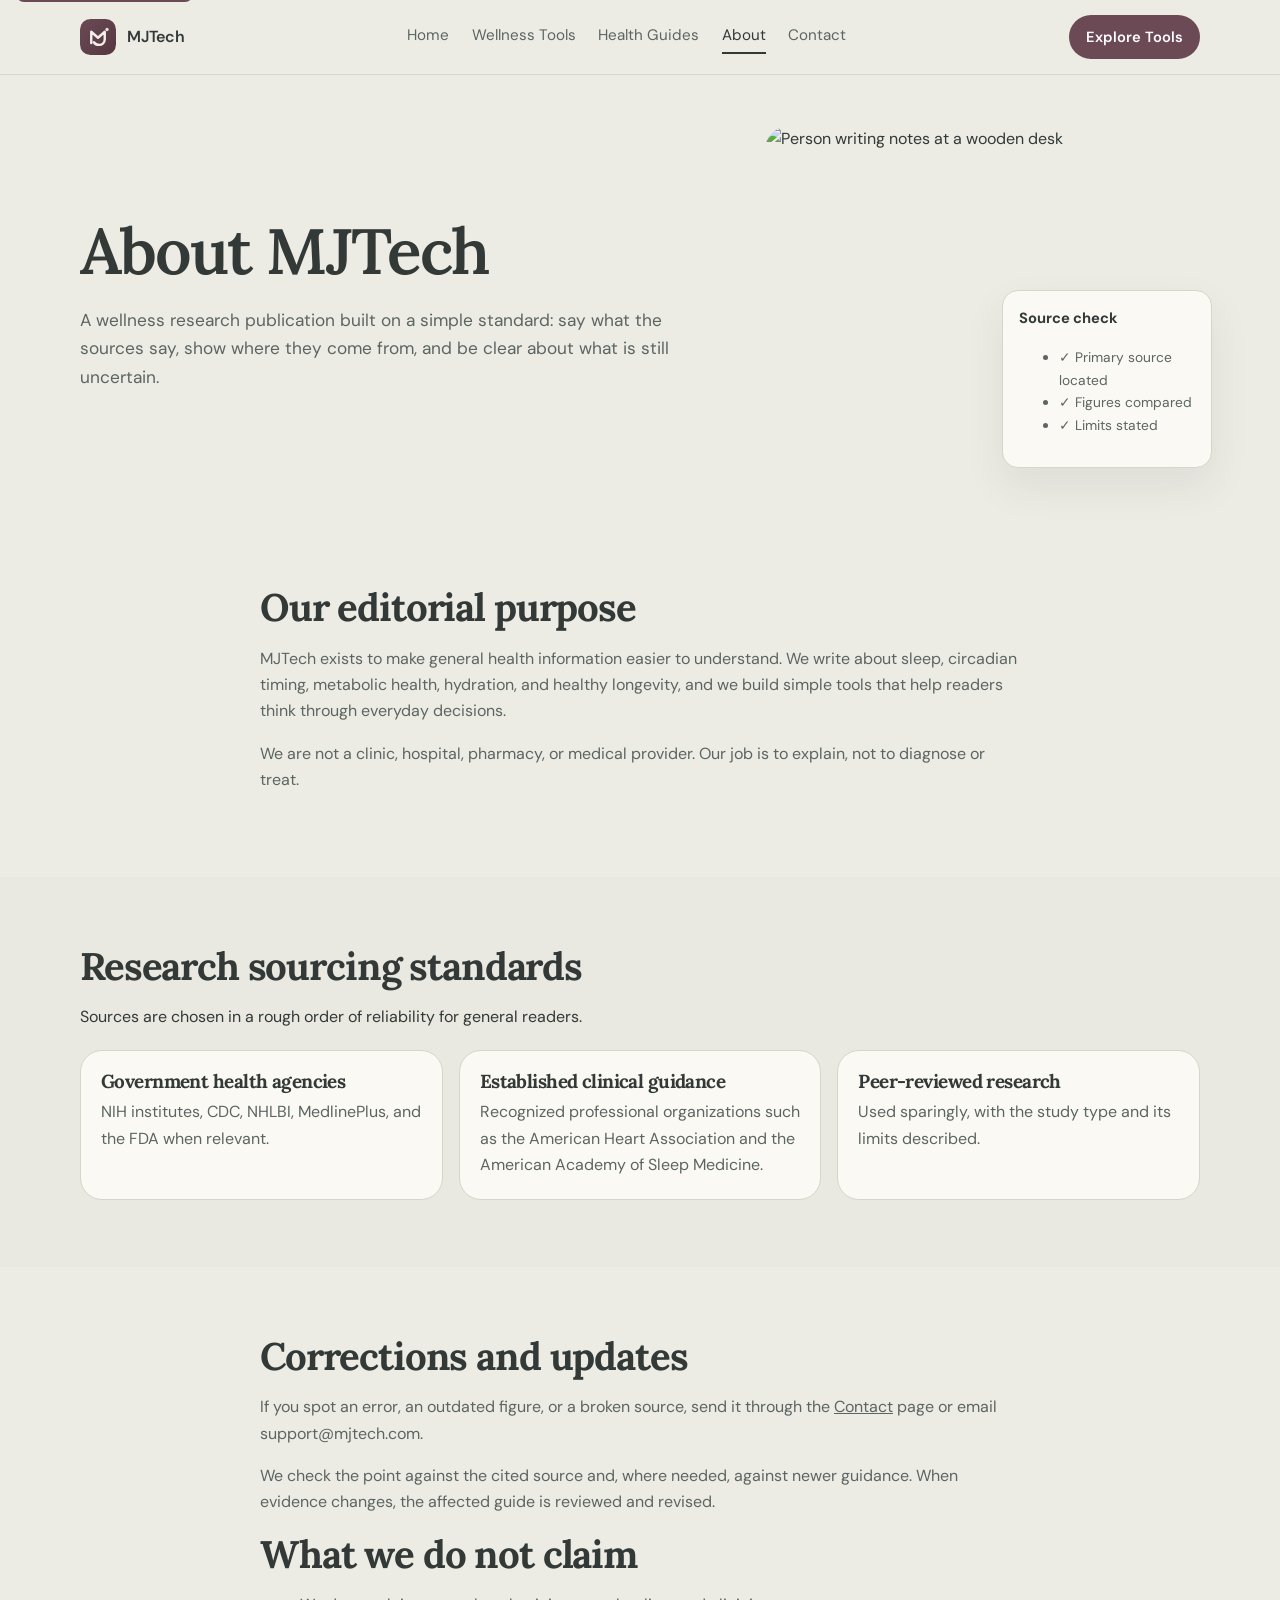
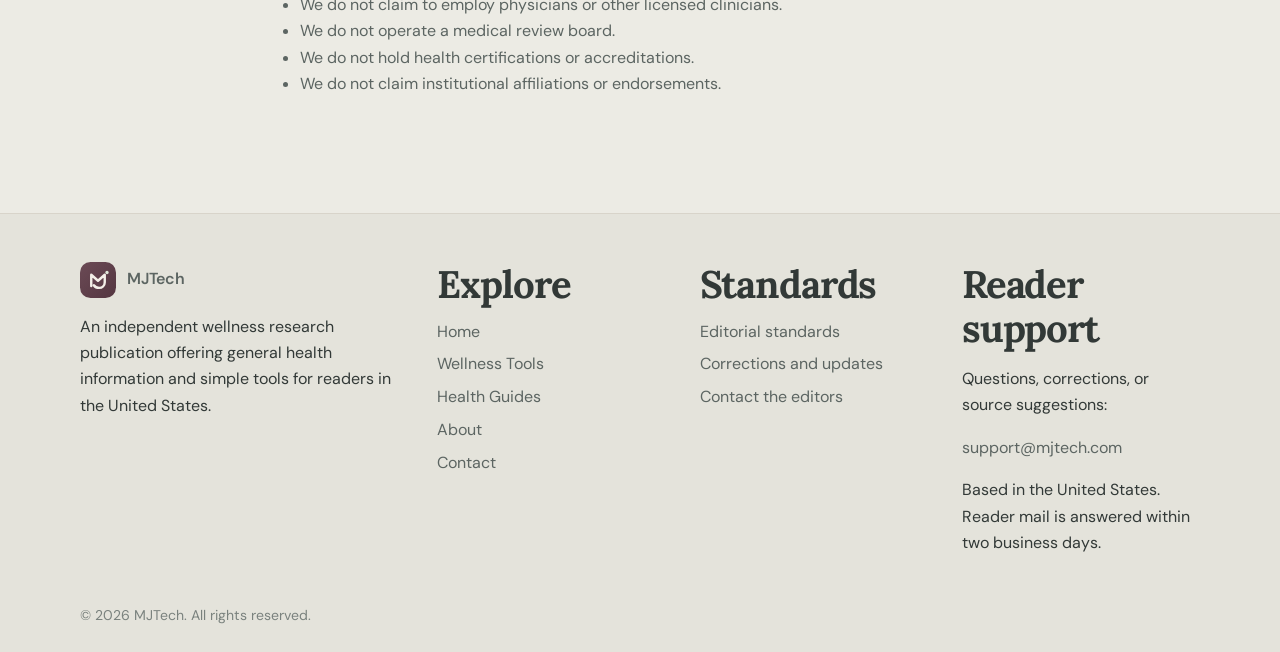
==== pages/about.html @ 00b6f827 "Rebrand platform to MJTech and complete site footers" ====
<!DOCTYPE html>
<html lang="en">
<head>
  <meta charset="UTF-8">
  <meta name="viewport" content="width=device-width, initial-scale=1">
  <title>About and Editorial Standards | MJTech</title>
  <link rel="icon" href="../assets/images/logo.svg">
  <link rel="preconnect" href="https://fonts.googleapis.com">
  <link rel="preconnect" href="https://fonts.gstatic.com" crossorigin>
  <link href="https://fonts.googleapis.com/css2?family=DM+Sans:wght@400;500;600;700&family=Lora:wght@500;600;700&display=swap" rel="stylesheet">
  <link rel="stylesheet" href="../assets/css/styles.css">
</head>
<body>
  <a class="skip-link" href="#main">Skip to main content</a>
  <header class="site-header">
    <div class="wrap header-inner">
      <a class="brand" href="../index.html"><img src="../assets/images/logo.svg" alt="MJTech Logo"> MJTech</a>
      <nav class="nav-primary" aria-label="Primary">
        <a href="../index.html">Home</a>
        <a href="tools.html">Wellness Tools</a>
        <a href="guides.html">Health Guides</a>
        <a href="about.html" aria-current="page">About</a>
        <a href="contact.html">Contact</a>
      </nav>
      <div class="header-cta">
        <a class="btn btn-primary btn-sm" href="tools.html">Explore Tools</a>
        <button class="menu-toggle" type="button" data-menu-toggle aria-expanded="false" aria-label="Open menu"><span></span><span></span><span></span></button>
      </div>
    </div>
    <nav class="mobile-nav wrap" data-mobile-nav aria-label="Mobile">
      <a href="../index.html">Home</a>
      <a href="tools.html">Wellness Tools</a>
      <a href="guides.html">Health Guides</a>
      <a href="about.html">About</a>
      <a href="contact.html">Contact</a>
    </nav>
  </header>

  <main id="main">
    <section class="page-hero">
      <div class="wrap page-hero-grid">
        <div>
          <h1>About MJTech</h1>
          <p class="lede">A wellness research publication built on a simple standard: say what the sources say, show where they come from, and be clear about what is still uncertain.</p>
        </div>
        <div class="photo-frame">
          <img src="https://images.unsplash.com/photo-1455390582262-044cdead277a?auto=format&fit=crop&w=900&q=80" alt="Person writing notes at a wooden desk">
          <aside class="float-card">
            <h4>Source check</h4>
            <ul>
              <li>✓ Primary source located</li>
              <li>✓ Figures compared</li>
              <li>✓ Limits stated</li>
            </ul>
          </aside>
        </div>
      </div>
    </section>

    <section class="section">
      <div class="wrap article">
        <h2>Our editorial purpose</h2>
        <p>MJTech exists to make general health information easier to understand. We write about sleep, circadian timing, metabolic health, hydration, and healthy longevity, and we build simple tools that help readers think through everyday decisions.</p>
        <p>We are not a clinic, hospital, pharmacy, or medical provider. Our job is to explain, not to diagnose or treat.</p>
      </div>
    </section>

    <section class="section section-muted" id="sourcing">
      <div class="wrap">
        <h2>Research sourcing standards</h2>
        <p>Sources are chosen in a rough order of reliability for general readers.</p>
        <div class="grid-3" style="margin-top:1.2rem">
          <article class="card"><h3>Government health agencies</h3><p>NIH institutes, CDC, NHLBI, MedlinePlus, and the FDA when relevant.</p></article>
          <article class="card"><h3>Established clinical guidance</h3><p>Recognized professional organizations such as the American Heart Association and the American Academy of Sleep Medicine.</p></article>
          <article class="card"><h3>Peer-reviewed research</h3><p>Used sparingly, with the study type and its limits described.</p></article>
        </div>
      </div>
    </section>

    <section class="section" id="corrections">
      <div class="wrap article">
        <h2>Corrections and updates</h2>
        <p>If you spot an error, an outdated figure, or a broken source, send it through the <a href="contact.html">Contact</a> page or email support@mjtech.com.</p>
        <p>We check the point against the cited source and, where needed, against newer guidance. When evidence changes, the affected guide is reviewed and revised.</p>
        <h2>What we do not claim</h2>
        <ul>
          <li>We do not claim to employ physicians or other licensed clinicians.</li>
          <li>We do not operate a medical review board.</li>
          <li>We do not hold health certifications or accreditations.</li>
          <li>We do not claim institutional affiliations or endorsements.</li>
        </ul>
      </div>
    </section>
  </main>

  <footer class="site-footer">
    <div class="wrap footer-grid">
      <div>
        <a class="brand" href="../index.html"><img src="../assets/images/logo.svg" alt="MJTech Logo"> MJTech</a>
        <p>An independent wellness research publication offering general health information and simple tools for readers in the United States.</p>
      </div>
      <div>
        <h2>Explore</h2>
        <ul>
          <li><a href="../index.html">Home</a></li>
          <li><a href="tools.html">Wellness Tools</a></li>
          <li><a href="guides.html">Health Guides</a></li>
          <li><a href="about.html">About</a></li>
          <li><a href="contact.html">Contact</a></li>
        </ul>
      </div>
      <div>
        <h2>Standards</h2>
        <ul>
          <li><a href="about.html#sourcing">Editorial standards</a></li>
          <li><a href="about.html#corrections">Corrections and updates</a></li>
          <li><a href="contact.html">Contact the editors</a></li>
        </ul>
      </div>
      <div>
        <h2>Reader support</h2>
        <p>Questions, corrections, or source suggestions:</p>
        <p><a href="mailto:support@mjtech.com">support@mjtech.com</a></p>
        <p>Based in the United States. Reader mail is answered within two business days.</p>
      </div>
    </div>
    <div class="wrap copyright">© <span data-year></span> MJTech. All rights reserved.</div>
  </footer>
  <script src="../assets/js/main.js"></script>
</body>
</html>
---- assets/css/styles.css ----
:root {
  --bg: #ecebe4;
  --bg-soft: #e4e3db;
  --paper: #f7f5ef;
  --card: #fbf9f4;
  --ink: #323937;
  --ink-soft: #5c6562;
  --muted: #7a827e;
  --line: #d8d4ca;
  --plum: #6b4a55;
  --plum-hover: #5a3c47;
  --plum-soft: #efe4e4;
  --sage: #dfe6d8;
  --sage-deep: #c9d4c0;
  --blush: #ead8d5;
  --white: #fffcf7;
  --shadow: 0 18px 40px rgba(50, 57, 55, 0.08);
  --radius: 22px;
  --header: 74px;
  --serif: "Lora", Georgia, serif;
  --sans: "DM Sans", system-ui, sans-serif;
}

*,
*::before,
*::after {
  box-sizing: border-box;
}

html {
  scroll-behavior: smooth;
}

body {
  margin: 0;
  font-family: var(--sans);
  color: var(--ink);
  background: var(--bg);
  line-height: 1.65;
  min-height: 100vh;
}

img {
  max-width: 100%;
  display: block;
}

a {
  color: inherit;
}

.skip-link {
  position: absolute;
  left: 1rem;
  top: -40px;
  background: var(--plum);
  color: #fff;
  padding: 0.5rem 0.8rem;
  border-radius: 8px;
  z-index: 100;
}

.skip-link:focus {
  top: 1rem;
}

.wrap {
  width: min(1120px, calc(100% - 2.4rem));
  margin: 0 auto;
}

.site-header {
  position: sticky;
  top: 0;
  z-index: 40;
  background: rgba(236, 235, 228, 0.92);
  backdrop-filter: blur(12px);
  border-bottom: 1px solid rgba(216, 212, 202, 0.8);
}

.header-inner {
  height: var(--header);
  display: flex;
  align-items: center;
  justify-content: space-between;
  gap: 1rem;
}

.brand {
  display: flex;
  align-items: center;
  gap: 0.7rem;
  text-decoration: none;
  font-weight: 600;
  letter-spacing: -0.02em;
}

.brand img {
  width: 36px;
  height: 36px;
}

.nav-primary {
  display: flex;
  gap: 1.4rem;
}

.nav-primary a {
  text-decoration: none;
  color: var(--ink-soft);
  font-size: 0.95rem;
  padding: 0.2rem 0;
  border-bottom: 2px solid transparent;
}

.nav-primary a:hover,
.nav-primary a[aria-current="page"] {
  color: var(--ink);
  border-bottom-color: var(--ink);
}

.header-cta {
  display: flex;
  align-items: center;
  gap: 0.8rem;
}

.menu-toggle {
  display: none;
  width: 42px;
  height: 42px;
  border: 1px solid var(--line);
  background: var(--paper);
  border-radius: 10px;
  cursor: pointer;
}

.menu-toggle span {
  display: block;
  height: 2px;
  width: 18px;
  margin: 4px auto;
  background: var(--ink);
}

.btn {
  display: inline-flex;
  align-items: center;
  justify-content: center;
  gap: 0.4rem;
  text-decoration: none;
  border: 1px solid transparent;
  border-radius: 999px;
  padding: 0.78rem 1.25rem;
  font: inherit;
  font-weight: 600;
  cursor: pointer;
}

.btn-primary {
  background: var(--plum);
  color: #fff;
}

.btn-primary:hover {
  background: var(--plum-hover);
}

.btn-ghost {
  background: transparent;
  border-color: var(--line);
  color: var(--ink);
}

.btn-ghost:hover {
  background: var(--white);
}

.btn-sm {
  padding: 0.55rem 1rem;
  font-size: 0.92rem;
}

.hero {
  padding: 4.2rem 0 3.5rem;
  position: relative;
  overflow: hidden;
}

.hero::before {
  content: "";
  position: absolute;
  width: 280px;
  height: 280px;
  border: 1px solid #d4cfc4;
  border-radius: 50%;
  left: -90px;
  top: 40px;
}

.hero-grid {
  display: grid;
  grid-template-columns: 1.05fr 0.95fr;
  gap: 2.5rem;
  align-items: center;
}

.eyebrow {
  color: var(--plum);
  font-size: 0.78rem;
  letter-spacing: 0.14em;
  text-transform: uppercase;
  font-weight: 600;
}

h1,
h2,
h3 {
  font-family: var(--serif);
  letter-spacing: -0.03em;
  line-height: 1.15;
  color: var(--ink);
}

h1 {
  font-size: clamp(2.4rem, 5vw, 4.15rem);
  margin: 0.7rem 0 1rem;
  font-weight: 600;
}

h2 {
  font-size: clamp(1.7rem, 3vw, 2.4rem);
  margin: 0 0 0.8rem;
}

h3 {
  font-size: 1.18rem;
  margin: 0 0 0.45rem;
}

.lede {
  font-size: 1.08rem;
  color: var(--ink-soft);
  max-width: 38rem;
}

.hero-actions {
  display: flex;
  flex-wrap: wrap;
  gap: 0.7rem;
  margin: 1.6rem 0 1rem;
}

.fine-print {
  display: flex;
  align-items: center;
  gap: 0.45rem;
  color: var(--muted);
  font-size: 0.92rem;
}

.hero-visual {
  position: relative;
  min-height: 420px;
}

.chart-card {
  background: linear-gradient(180deg, #f4f1ea 0%, #ece8df 100%);
  border: 1px solid #ddd7cc;
  border-radius: 28px;
  height: 340px;
  padding: 1.4rem;
  position: relative;
  overflow: hidden;
  box-shadow: var(--shadow);
}

.chart-label {
  font-size: 0.82rem;
  color: var(--muted);
}

.arc {
  position: absolute;
  width: 230px;
  height: 230px;
  border: 2px dashed #c9c2b5;
  border-radius: 50%;
  right: 40px;
  top: 50px;
  border-bottom-color: transparent;
  border-left-color: transparent;
}

.bars {
  position: absolute;
  left: 24px;
  bottom: 48px;
  display: flex;
  gap: 10px;
  align-items: flex-end;
}

.bars span {
  width: 28px;
  border-radius: 8px 8px 4px 4px;
  background: #c9b6a4;
}

.bars span:nth-child(1) { height: 42px; background: #d8c4b0; }
.bars span:nth-child(2) { height: 58px; background: #c9d4c0; }
.bars span:nth-child(3) { height: 70px; background: #b9c8ae; }
.bars span:nth-child(4) { height: 84px; background: #d8b8b3; }
.bars span:nth-child(5) { height: 64px; background: #c9d4c0; }
.bars span:nth-child(6) { height: 48px; background: #d8c4b0; }

.pill {
  position: absolute;
  background: #f4ece8;
  border: 1px solid #e2d5d0;
  border-radius: 999px;
  padding: 0.4rem 0.75rem;
  font-size: 0.82rem;
  font-weight: 600;
  box-shadow: 0 8px 18px rgba(50, 57, 55, 0.08);
}

.pill-sleep { top: 18px; right: 92px; }
.pill-move { right: 8px; top: 168px; }
.pill-water { right: 28px; bottom: 8px; }

.hero-photo {
  position: absolute;
  width: 168px;
  height: 128px;
  object-fit: cover;
  border-radius: 16px;
  left: 28px;
  bottom: 18px;
  border: 4px solid #f7f3ec;
  box-shadow: var(--shadow);
}

.dot {
  position: absolute;
  width: 14px;
  height: 14px;
  border-radius: 50%;
  background: #8aa07a;
}

.dot.d1 { right: 70px; top: 70px; }
.dot.d2 { right: 18px; top: 28px; background: #6b4a55; }

.section {
  padding: 4.2rem 0;
}

.section-muted {
  background: #e9e8e1;
}

.section-head {
  max-width: 40rem;
  margin-bottom: 2rem;
}

.section-head p,
.prose p {
  color: var(--ink-soft);
}

.feature-row {
  display: grid;
  grid-template-columns: 1.2fr 0.8fr;
  gap: 2rem;
  align-items: start;
}

.pillars {
  display: grid;
  gap: 0.8rem;
}

.pillar {
  background: var(--card);
  border: 1px solid var(--line);
  border-radius: 16px;
  padding: 1rem 1.1rem;
}

.grid-3,
.grid-4,
.cards {
  display: grid;
  gap: 1rem;
}

.grid-3 { grid-template-columns: repeat(3, 1fr); }
.grid-4 { grid-template-columns: repeat(4, 1fr); }
.cards { grid-template-columns: repeat(3, 1fr); }

.card {
  background: var(--card);
  border: 1px solid var(--line);
  border-radius: var(--radius);
  padding: 1.25rem;
  text-decoration: none;
  display: flex;
  flex-direction: column;
  min-height: 100%;
  transition: transform 0.2s ease, box-shadow 0.2s ease;
}

.card:hover {
  transform: translateY(-3px);
  box-shadow: var(--shadow);
}

.icon-badge {
  width: 42px;
  height: 42px;
  border-radius: 12px;
  display: grid;
  place-items: center;
  background: var(--plum-soft);
  margin-bottom: 0.9rem;
  font-size: 1.1rem;
}

.icon-badge.sage { background: var(--sage); }
.icon-badge.blush { background: var(--blush); }

.meta {
  color: var(--muted);
  font-size: 0.85rem;
  margin-top: auto;
  padding-top: 0.8rem;
}

.card p {
  color: var(--ink-soft);
  margin: 0;
}

.library-card {
  background: linear-gradient(180deg, #efe8e2, #e8ece3);
}

.quiz-panel,
.tool-panel {
  background: var(--card);
  border: 1px solid var(--line);
  border-radius: 28px;
  padding: 1.5rem;
}

.form-grid {
  display: grid;
  grid-template-columns: 1fr 1fr;
  gap: 1rem;
}

.field {
  display: flex;
  flex-direction: column;
  gap: 0.4rem;
}

.field.full { grid-column: 1 / -1; }

label {
  font-size: 0.92rem;
  font-weight: 600;
}

input,
select,
textarea {
  font: inherit;
  padding: 0.75rem 0.85rem;
  border-radius: 12px;
  border: 1px solid var(--line);
  background: var(--white);
  color: var(--ink);
}

textarea {
  min-height: 140px;
  resize: vertical;
}

.form-actions {
  display: flex;
  gap: 0.7rem;
  margin-top: 1rem;
}

.result {
  margin-top: 1.1rem;
  background: #eef2e8;
  border-radius: 16px;
  padding: 1rem 1.1rem;
  display: none;
}

.result.visible { display: block; }

.result ul {
  margin: 0.4rem 0 0;
  padding-left: 1.1rem;
}

.notice {
  background: var(--plum-soft);
  border-radius: 14px;
  padding: 0.9rem 1rem;
  color: var(--ink-soft);
  font-size: 0.95rem;
}

.split {
  display: grid;
  grid-template-columns: 1.1fr 0.9fr;
  gap: 2rem;
  align-items: center;
}

.photo-frame {
  position: relative;
}

.photo-frame img {
  width: 100%;
  height: 360px;
  object-fit: cover;
  border-radius: 24px;
}

.float-card {
  position: absolute;
  right: -12px;
  bottom: 18px;
  background: var(--card);
  border: 1px solid var(--line);
  border-radius: 16px;
  padding: 0.9rem 1rem;
  width: 210px;
  box-shadow: var(--shadow);
}

.float-card h4 {
  margin: 0 0 0.4rem;
  font-size: 0.92rem;
}

.float-card li {
  font-size: 0.86rem;
  color: var(--ink-soft);
}

.steps {
  display: grid;
  gap: 1rem;
}

.step {
  display: grid;
  grid-template-columns: auto 1fr;
  gap: 1rem;
  background: var(--card);
  border: 1px solid var(--line);
  border-radius: 16px;
  padding: 1rem;
}

.num {
  width: 36px;
  height: 36px;
  border-radius: 50%;
  background: var(--plum);
  color: #fff;
  display: grid;
  place-items: center;
  font-weight: 700;
}

.faq details {
  background: var(--card);
  border: 1px solid var(--line);
  border-radius: 14px;
  padding: 0.85rem 1rem;
  margin-bottom: 0.7rem;
}

.faq summary {
  cursor: pointer;
  font-weight: 600;
}

.faq details p {
  color: var(--ink-soft);
  margin: 0.7rem 0 0.2rem;
}

.cta-band {
  background: linear-gradient(90deg, #efe7e1, #e6ebe0);
  border-radius: 28px;
  padding: 2rem;
  display: flex;
  justify-content: space-between;
  align-items: center;
  gap: 1rem;
}

.site-footer {
  background: #e4e3db;
  border-top: 1px solid var(--line);
  padding: 3rem 0 1.5rem;
  margin-top: 2rem;
}

.footer-grid {
  display: grid;
  grid-template-columns: 1.4fr 1fr 1fr 1fr;
  gap: 1.5rem;
}

.site-footer a {
  text-decoration: none;
  color: var(--ink-soft);
}

.site-footer ul {
  list-style: none;
  padding: 0;
  margin: 0;
}

.site-footer li {
  margin: 0.4rem 0;
}

.copyright {
  margin-top: 2rem;
  color: var(--muted);
  font-size: 0.88rem;
}

.page-hero {
  padding: 3.2rem 0 2rem;
}

.page-hero-grid {
  display: grid;
  grid-template-columns: 1.2fr 0.8fr;
  gap: 2rem;
  align-items: center;
}

.stat-box {
  background: #e8eee3;
  border-radius: 24px;
  padding: 1.3rem 1.5rem;
}

.stat-box ul {
  margin: 0.6rem 0 0;
  padding: 0;
  list-style: none;
}

.filters {
  display: flex;
  flex-wrap: wrap;
  gap: 0.55rem;
  margin: 1rem 0;
}

.chip {
  border: 1px solid var(--line);
  background: var(--white);
  border-radius: 999px;
  padding: 0.5rem 0.9rem;
  cursor: pointer;
  font: inherit;
}

.chip.active {
  background: var(--plum);
  color: #fff;
  border-color: var(--plum);
}

.search-row {
  display: flex;
  gap: 1rem;
  align-items: end;
  justify-content: space-between;
  flex-wrap: wrap;
}

.search-row .field {
  min-width: min(100%, 280px);
}

.tool-nav {
  display: grid;
  grid-template-columns: repeat(4, 1fr);
  gap: 0.8rem;
  margin: 1.5rem 0 2rem;
}

.tool-nav a {
  text-decoration: none;
  background: var(--card);
  border: 1px solid var(--line);
  border-radius: 16px;
  padding: 0.9rem;
}

.topic-toggles {
  display: flex;
  flex-wrap: wrap;
  gap: 0.5rem;
}

.topic-toggles label {
  background: var(--white);
  border: 1px solid var(--line);
  border-radius: 999px;
  padding: 0.45rem 0.8rem;
  font-weight: 500;
  cursor: pointer;
}

.topic-toggles input {
  margin-right: 0.35rem;
}

.article {
  max-width: 760px;
  margin: 0 auto;
}

.article p,
.article li {
  color: var(--ink-soft);
}

.sources {
  background: var(--sage);
  border-radius: 16px;
  padding: 1rem 1.1rem;
}

.mobile-nav {
  display: none;
}

@media (max-width: 960px) {
  .hero-grid,
  .feature-row,
  .split,
  .page-hero-grid,
  .footer-grid,
  .grid-4,
  .tool-nav {
    grid-template-columns: 1fr;
  }

  .cards,
  .grid-3 {
    grid-template-columns: 1fr 1fr;
  }

  .nav-primary,
  .header-cta .btn {
    display: none;
  }

  .menu-toggle {
    display: inline-block;
  }

  .mobile-nav.open {
    display: flex;
    flex-direction: column;
    gap: 0.8rem;
    padding: 0 1.2rem 1rem;
  }

  .mobile-nav a {
    text-decoration: none;
    color: var(--ink);
  }

  .hero-visual {
    min-height: 360px;
  }

  .cta-band {
    flex-direction: column;
    align-items: flex-start;
  }

  .form-grid {
    grid-template-columns: 1fr;
  }
}

@media (max-width: 640px) {
  .cards,
  .grid-3 {
    grid-template-columns: 1fr;
  }

  .hero {
    padding-top: 2rem;
  }
}
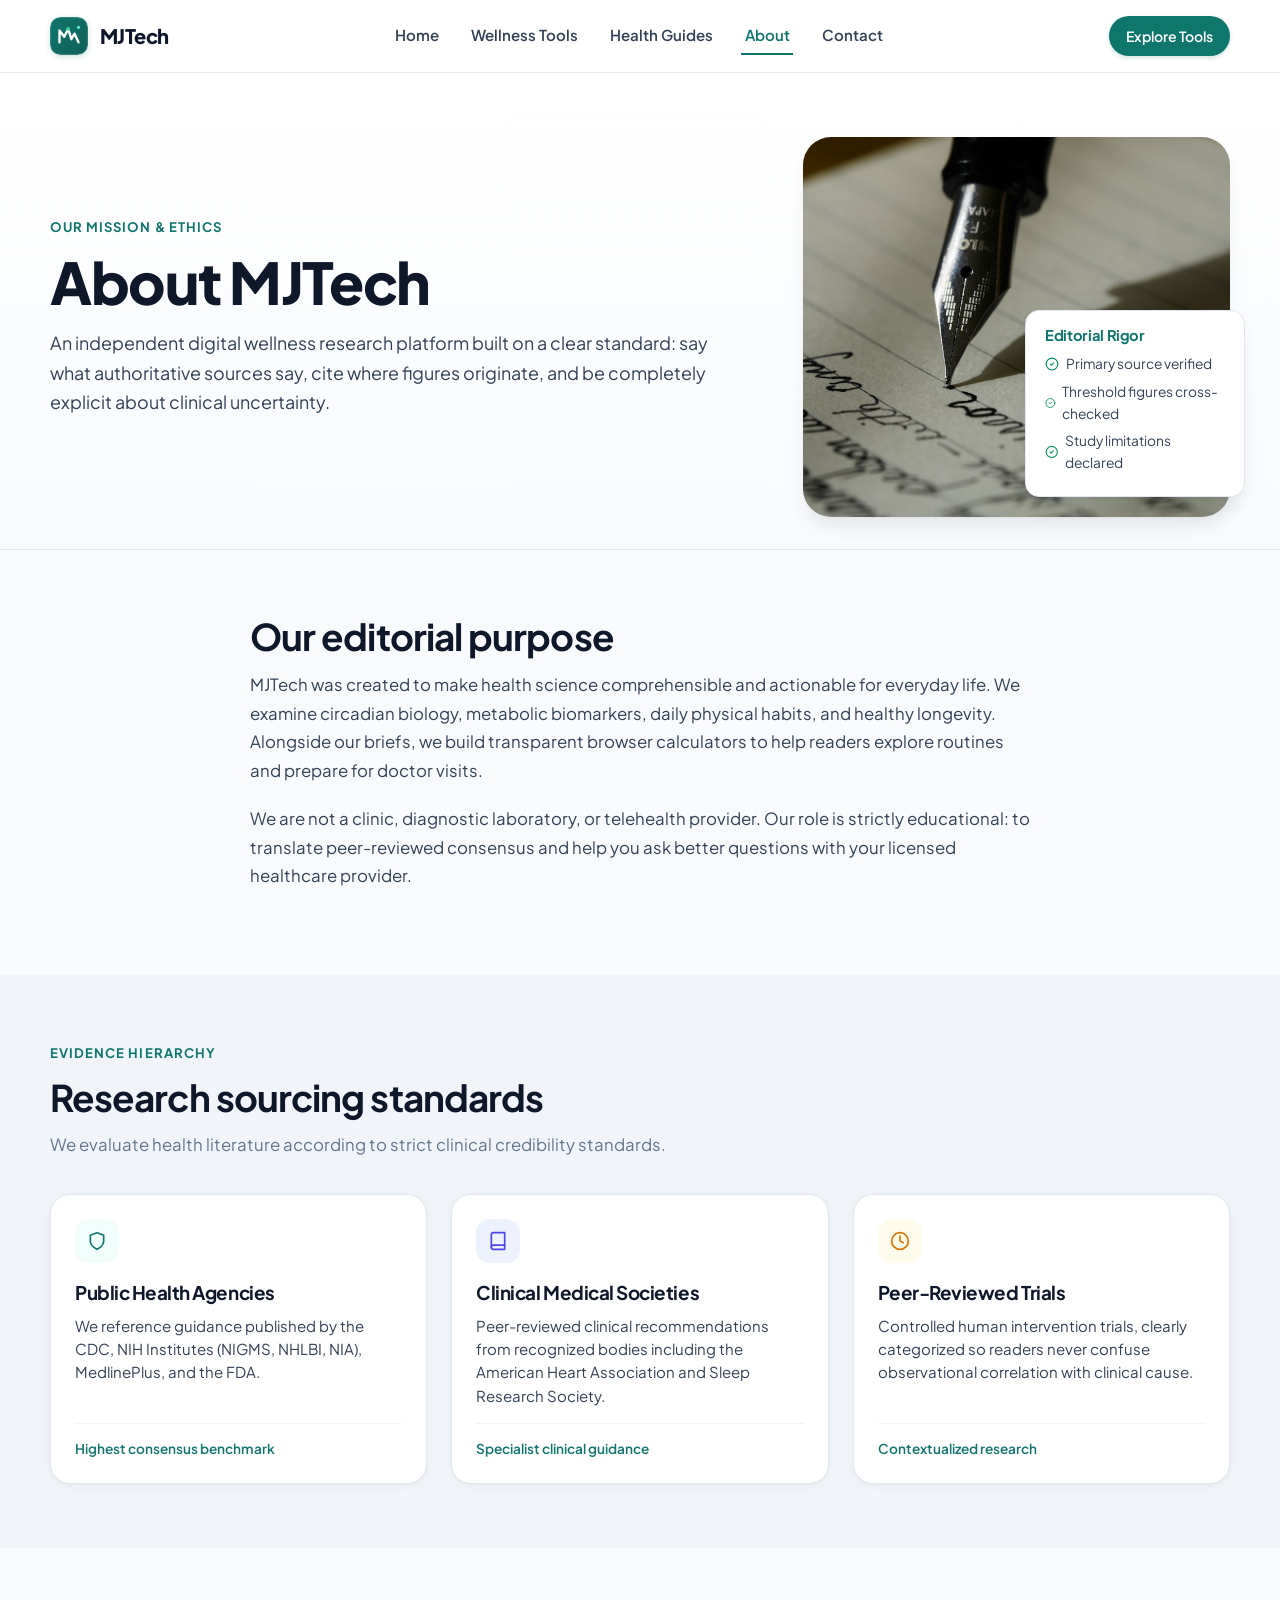
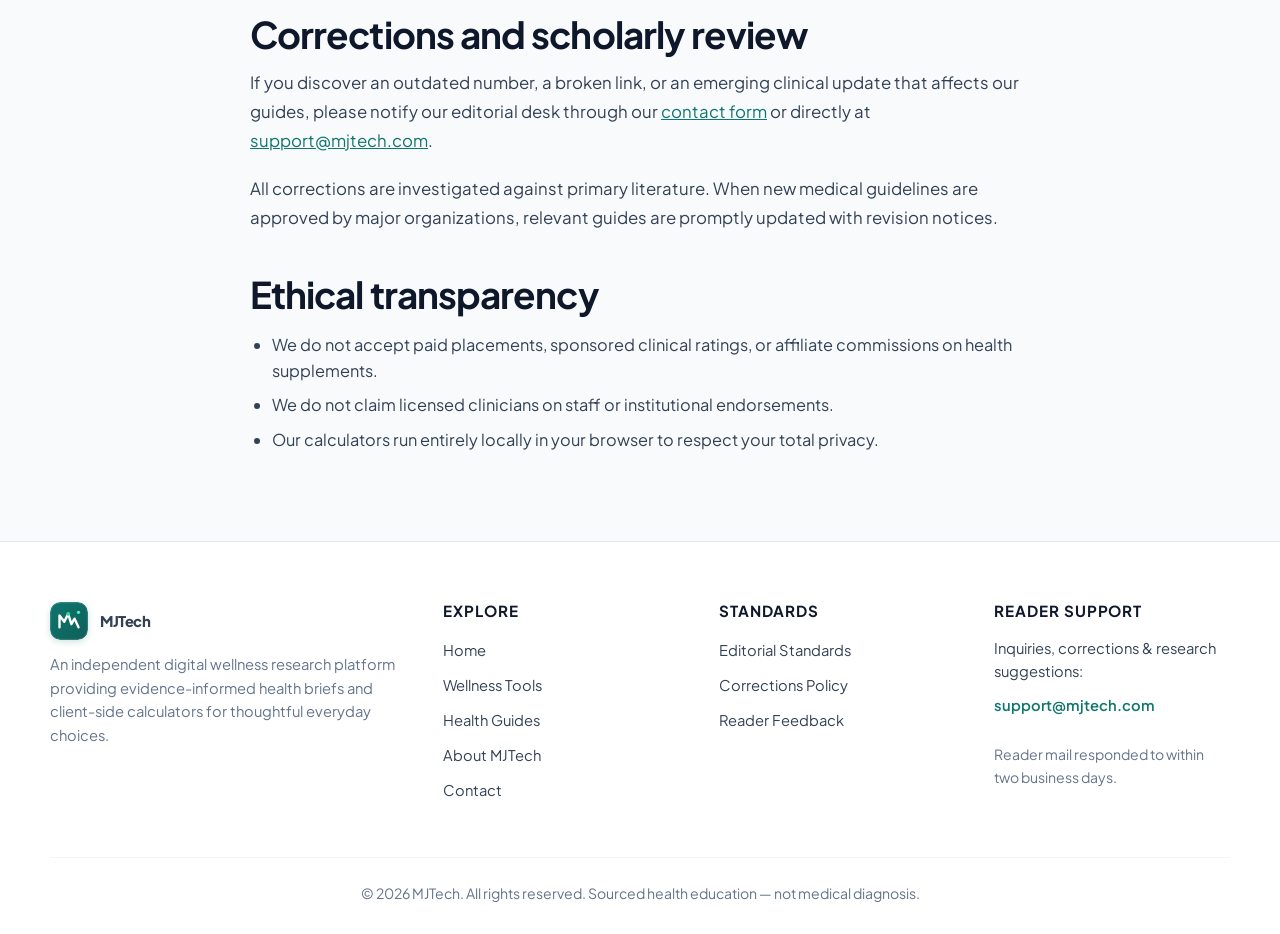
==== commit 3e22d345: "update project" ====
--- a/pages/about.html
+++ b/pages/about.html
@@ -3,19 +3,23 @@
 <head>
   <meta charset="UTF-8">
   <meta name="viewport" content="width=device-width, initial-scale=1">
-  <title>About and Editorial Standards | MJTech</title>
+  <title>About &amp; Editorial Standards | MJTech</title>
+  <meta name="description" content="Learn about MJTech's commitment to transparent, sourced wellness research, independent tools, and evidence-based standards.">
   <link rel="icon" href="../assets/images/logo.svg">
   <link rel="preconnect" href="https://fonts.googleapis.com">
   <link rel="preconnect" href="https://fonts.gstatic.com" crossorigin>
-  <link href="https://fonts.googleapis.com/css2?family=DM+Sans:wght@400;500;600;700&family=Lora:wght@500;600;700&display=swap" rel="stylesheet">
+  <link href="https://fonts.googleapis.com/css2?family=Plus+Jakarta+Sans:wght@400;500;600;700;800&family=Lora:ital,wght@0,500;0,600;1,400&display=swap" rel="stylesheet">
   <link rel="stylesheet" href="../assets/css/styles.css">
 </head>
 <body>
   <a class="skip-link" href="#main">Skip to main content</a>
   <header class="site-header">
     <div class="wrap header-inner">
-      <a class="brand" href="../index.html"><img src="../assets/images/logo.svg" alt="MJTech Logo"> MJTech</a>
-      <nav class="nav-primary" aria-label="Primary">
+      <a class="brand" href="../index.html">
+        <img src="../assets/images/logo.svg" alt="MJTech Logo" width="38" height="38">
+        <span>MJTech</span>
+      </a>
+      <nav class="nav-primary" aria-label="Primary Navigation">
         <a href="../index.html">Home</a>
         <a href="tools.html">Wellness Tools</a>
         <a href="guides.html">Health Guides</a>
@@ -24,14 +28,16 @@
       </nav>
       <div class="header-cta">
         <a class="btn btn-primary btn-sm" href="tools.html">Explore Tools</a>
-        <button class="menu-toggle" type="button" data-menu-toggle aria-expanded="false" aria-label="Open menu"><span></span><span></span><span></span></button>
+        <button class="menu-toggle" type="button" data-menu-toggle aria-expanded="false" aria-label="Toggle navigation menu">
+          <span></span><span></span><span></span>
+        </button>
       </div>
     </div>
-    <nav class="mobile-nav wrap" data-mobile-nav aria-label="Mobile">
+    <nav class="mobile-nav wrap" data-mobile-nav aria-label="Mobile Navigation">
       <a href="../index.html">Home</a>
       <a href="tools.html">Wellness Tools</a>
       <a href="guides.html">Health Guides</a>
-      <a href="about.html">About</a>
+      <a href="about.html" aria-current="page">About</a>
       <a href="contact.html">Contact</a>
     </nav>
   </header>
@@ -40,17 +46,27 @@
     <section class="page-hero">
       <div class="wrap page-hero-grid">
         <div>
+          <span class="eyebrow">Our Mission &amp; Ethics</span>
           <h1>About MJTech</h1>
-          <p class="lede">A wellness research publication built on a simple standard: say what the sources say, show where they come from, and be clear about what is still uncertain.</p>
+          <p class="lede">An independent digital wellness research platform built on a clear standard: say what authoritative sources say, cite where figures originate, and be completely explicit about clinical uncertainty.</p>
         </div>
         <div class="photo-frame">
-          <img src="https://images.unsplash.com/photo-1455390582262-044cdead277a?auto=format&fit=crop&w=900&q=80" alt="Person writing notes at a wooden desk">
+          <img src="../assets/images/about-research.jpg" alt="Health researcher examining peer-reviewed literature" loading="lazy">
           <aside class="float-card">
-            <h4>Source check</h4>
+            <h4>Editorial Rigor</h4>
             <ul>
-              <li>✓ Primary source located</li>
-              <li>✓ Figures compared</li>
-              <li>✓ Limits stated</li>
+              <li>
+                <svg class="icon" style="width:14px;height:14px;color:var(--emerald)" viewBox="0 0 24 24"><path d="m9 12 2 2 4-4"></path><circle cx="12" cy="12" r="10"></circle></svg>
+                Primary source verified
+              </li>
+              <li>
+                <svg class="icon" style="width:14px;height:14px;color:var(--emerald)" viewBox="0 0 24 24"><path d="m9 12 2 2 4-4"></path><circle cx="12" cy="12" r="10"></circle></svg>
+                Threshold figures cross-checked
+              </li>
+              <li>
+                <svg class="icon" style="width:14px;height:14px;color:var(--emerald)" viewBox="0 0 24 24"><path d="m9 12 2 2 4-4"></path><circle cx="12" cy="12" r="10"></circle></svg>
+                Study limitations declared
+              </li>
             </ul>
           </aside>
         </div>
@@ -60,34 +76,58 @@
     <section class="section">
       <div class="wrap article">
         <h2>Our editorial purpose</h2>
-        <p>MJTech exists to make general health information easier to understand. We write about sleep, circadian timing, metabolic health, hydration, and healthy longevity, and we build simple tools that help readers think through everyday decisions.</p>
-        <p>We are not a clinic, hospital, pharmacy, or medical provider. Our job is to explain, not to diagnose or treat.</p>
+        <p>MJTech was created to make health science comprehensible and actionable for everyday life. We examine circadian biology, metabolic biomarkers, daily physical habits, and healthy longevity. Alongside our briefs, we build transparent browser calculators to help readers explore routines and prepare for doctor visits.</p>
+        <p>We are not a clinic, diagnostic laboratory, or telehealth provider. Our role is strictly educational: to translate peer-reviewed consensus and help you ask better questions with your licensed healthcare provider.</p>
       </div>
     </section>
 
     <section class="section section-muted" id="sourcing">
       <div class="wrap">
-        <h2>Research sourcing standards</h2>
-        <p>Sources are chosen in a rough order of reliability for general readers.</p>
-        <div class="grid-3" style="margin-top:1.2rem">
-          <article class="card"><h3>Government health agencies</h3><p>NIH institutes, CDC, NHLBI, MedlinePlus, and the FDA when relevant.</p></article>
-          <article class="card"><h3>Established clinical guidance</h3><p>Recognized professional organizations such as the American Heart Association and the American Academy of Sleep Medicine.</p></article>
-          <article class="card"><h3>Peer-reviewed research</h3><p>Used sparingly, with the study type and its limits described.</p></article>
+        <div class="section-head">
+          <span class="eyebrow">Evidence Hierarchy</span>
+          <h2>Research sourcing standards</h2>
+          <p>We evaluate health literature according to strict clinical credibility standards.</p>
+        </div>
+        <div class="grid-3">
+          <article class="card">
+            <div class="icon-badge teal">
+              <svg class="icon" viewBox="0 0 24 24"><path d="M12 22s8-4 8-10V5l-8-3-8 3v7c0 6 8 10 8 10z"></path></svg>
+            </div>
+            <h3>Public Health Agencies</h3>
+            <p>We reference guidance published by the CDC, NIH Institutes (NIGMS, NHLBI, NIA), MedlinePlus, and the FDA.</p>
+            <span class="meta">Highest consensus benchmark</span>
+          </article>
+          <article class="card">
+            <div class="icon-badge indigo">
+              <svg class="icon" viewBox="0 0 24 24"><path d="M4 19.5A2.5 2.5 0 0 1 6.5 17H20"></path><path d="M6.5 2H20v20H6.5A2.5 2.5 0 0 1 4 19.5v-15A2.5 2.5 0 0 1 6.5 2z"></path></svg>
+            </div>
+            <h3>Clinical Medical Societies</h3>
+            <p>Peer-reviewed clinical recommendations from recognized bodies including the American Heart Association and Sleep Research Society.</p>
+            <span class="meta">Specialist clinical guidance</span>
+          </article>
+          <article class="card">
+            <div class="icon-badge amber">
+              <svg class="icon" viewBox="0 0 24 24"><circle cx="12" cy="12" r="10"></circle><polyline points="12 6 12 12 16 14"></polyline></svg>
+            </div>
+            <h3>Peer-Reviewed Trials</h3>
+            <p>Controlled human intervention trials, clearly categorized so readers never confuse observational correlation with clinical cause.</p>
+            <span class="meta">Contextualized research</span>
+          </article>
         </div>
       </div>
     </section>
 
     <section class="section" id="corrections">
       <div class="wrap article">
-        <h2>Corrections and updates</h2>
-        <p>If you spot an error, an outdated figure, or a broken source, send it through the <a href="contact.html">Contact</a> page or email support@mjtech.com.</p>
-        <p>We check the point against the cited source and, where needed, against newer guidance. When evidence changes, the affected guide is reviewed and revised.</p>
-        <h2>What we do not claim</h2>
+        <h2>Corrections and scholarly review</h2>
+        <p>If you discover an outdated number, a broken link, or an emerging clinical update that affects our guides, please notify our editorial desk through our <a href="contact.html" style="color:var(--primary);text-decoration:underline;">contact form</a> or directly at <a href="mailto:support@mjtech.com" style="color:var(--primary);text-decoration:underline;">support@mjtech.com</a>.</p>
+        <p>All corrections are investigated against primary literature. When new medical guidelines are approved by major organizations, relevant guides are promptly updated with revision notices.</p>
+        
+        <h2 style="margin-top:2.5rem">Ethical transparency</h2>
         <ul>
-          <li>We do not claim to employ physicians or other licensed clinicians.</li>
-          <li>We do not operate a medical review board.</li>
-          <li>We do not hold health certifications or accreditations.</li>
-          <li>We do not claim institutional affiliations or endorsements.</li>
+          <li>We do not accept paid placements, sponsored clinical ratings, or affiliate commissions on health supplements.</li>
+          <li>We do not claim licensed clinicians on staff or institutional endorsements.</li>
+          <li>Our calculators run entirely locally in your browser to respect your total privacy.</li>
         </ul>
       </div>
     </section>
@@ -95,9 +135,12 @@
 
   <footer class="site-footer">
     <div class="wrap footer-grid">
-      <div>
-        <a class="brand" href="../index.html"><img src="../assets/images/logo.svg" alt="MJTech Logo"> MJTech</a>
-        <p>An independent wellness research publication offering general health information and simple tools for readers in the United States.</p>
+      <div class="footer-brand">
+        <a class="brand" href="../index.html">
+          <img src="../assets/images/logo.svg" alt="MJTech Logo" width="36" height="36">
+          <span>MJTech</span>
+        </a>
+        <p>An independent digital wellness research platform providing evidence-informed health briefs and client-side calculators for thoughtful everyday choices.</p>
       </div>
       <div>
         <h2>Explore</h2>
@@ -105,27 +148,30 @@
           <li><a href="../index.html">Home</a></li>
           <li><a href="tools.html">Wellness Tools</a></li>
           <li><a href="guides.html">Health Guides</a></li>
-          <li><a href="about.html">About</a></li>
+          <li><a href="about.html">About MJTech</a></li>
           <li><a href="contact.html">Contact</a></li>
         </ul>
       </div>
       <div>
         <h2>Standards</h2>
         <ul>
-          <li><a href="about.html#sourcing">Editorial standards</a></li>
-          <li><a href="about.html#corrections">Corrections and updates</a></li>
-          <li><a href="contact.html">Contact the editors</a></li>
+          <li><a href="about.html#sourcing">Editorial Standards</a></li>
+          <li><a href="about.html#corrections">Corrections Policy</a></li>
+          <li><a href="contact.html">Reader Feedback</a></li>
         </ul>
       </div>
       <div>
-        <h2>Reader support</h2>
-        <p>Questions, corrections, or source suggestions:</p>
-        <p><a href="mailto:support@mjtech.com">support@mjtech.com</a></p>
-        <p>Based in the United States. Reader mail is answered within two business days.</p>
+        <h2>Reader Support</h2>
+        <p style="font-size:0.92rem;margin-bottom:0.5rem">Inquiries, corrections &amp; research suggestions:</p>
+        <p><a href="mailto:support@mjtech.com" style="font-weight:600;color:var(--primary)">support@mjtech.com</a></p>
+        <p class="fine-print" style="margin-top:0.6rem">Reader mail responded to within two business days.</p>
       </div>
     </div>
-    <div class="wrap copyright">© <span data-year></span> MJTech. All rights reserved.</div>
+    <div class="wrap copyright">
+      © <span data-year></span> MJTech. All rights reserved. Sourced health education — not medical diagnosis.
+    </div>
   </footer>
+
   <script src="../assets/js/main.js"></script>
 </body>
 </html>
--- a/assets/css/styles.css
+++ b/assets/css/styles.css
@@ -1,24 +1,62 @@
+/* ==========================================================================
+   MJTech Design System & Stylesheet
+   Modern, Evidence-Based Wellness & Health Research Platform
+   ========================================================================== */
+
+@import url('https://fonts.googleapis.com/css2?family=Plus+Jakarta+Sans:wght@400;500;600;700;800&family=Lora:ital,wght@0,500;0,600;1,400&display=swap');
+
 :root {
-  --bg: #ecebe4;
-  --bg-soft: #e4e3db;
-  --paper: #f7f5ef;
-  --card: #fbf9f4;
-  --ink: #323937;
-  --ink-soft: #5c6562;
-  --muted: #7a827e;
-  --line: #d8d4ca;
-  --plum: #6b4a55;
-  --plum-hover: #5a3c47;
-  --plum-soft: #efe4e4;
-  --sage: #dfe6d8;
-  --sage-deep: #c9d4c0;
-  --blush: #ead8d5;
-  --white: #fffcf7;
-  --shadow: 0 18px 40px rgba(50, 57, 55, 0.08);
-  --radius: 22px;
-  --header: 74px;
-  --serif: "Lora", Georgia, serif;
-  --sans: "DM Sans", system-ui, sans-serif;
+  /* Color Palette */
+  --bg: #f8fafc;
+  --bg-subtle: #f1f5f9;
+  --surface: #ffffff;
+  --surface-alt: #fbfcfe;
+  
+  --ink: #0f172a;
+  --ink-soft: #334155;
+  --muted: #64748b;
+  --line: #e2e8f0;
+  --line-light: #f1f5f9;
+
+  /* Primary Brand (Clinical / Wellness Teal) */
+  --primary: #0f766e;
+  --primary-hover: #115e59;
+  --primary-soft: #f0fdfa;
+  --primary-border: #99f6e4;
+
+  /* Domain Accent Colors */
+  --indigo: #4f46e5;
+  --indigo-soft: #eef2ff;
+  --emerald: #059669;
+  --emerald-soft: #ecfdf5;
+  --sky: #0284c7;
+  --sky-soft: #f0f9ff;
+  --rose: #e11d48;
+  --rose-soft: #fff1f2;
+  --amber: #d97706;
+  --amber-soft: #fffbeb;
+
+  /* Shadows */
+  --shadow-sm: 0 1px 3px 0 rgba(15, 23, 42, 0.05);
+  --shadow-md: 0 4px 6px -1px rgba(15, 23, 42, 0.06), 0 2px 4px -2px rgba(15, 23, 42, 0.04);
+  --shadow-lg: 0 12px 20px -3px rgba(15, 23, 42, 0.08), 0 4px 6px -4px rgba(15, 23, 42, 0.03);
+  --shadow-card: 0 2px 8px rgba(15, 23, 42, 0.04), 0 1px 2px rgba(15, 23, 42, 0.02);
+  --shadow-hover: 0 16px 28px -6px rgba(15, 23, 42, 0.1), 0 6px 12px -3px rgba(15, 23, 42, 0.04);
+
+  /* Border Radii */
+  --radius-sm: 8px;
+  --radius-md: 14px;
+  --radius-lg: 20px;
+  --radius-xl: 28px;
+  --radius-full: 9999px;
+
+  /* Layout */
+  --header-height: 72px;
+  --container-max: 1180px;
+
+  /* Typography */
+  --font-sans: 'Plus Jakarta Sans', system-ui, -apple-system, BlinkMacSystemFont, 'Segoe UI', Roboto, sans-serif;
+  --font-serif: 'Lora', Georgia, serif;
 }
 
 *,
@@ -29,94 +67,186 @@
 
 html {
   scroll-behavior: smooth;
+  -webkit-font-smoothing: antialiased;
+  -moz-osx-font-smoothing: grayscale;
 }
 
 body {
   margin: 0;
-  font-family: var(--sans);
-  color: var(--ink);
+  font-family: var(--font-sans);
+  color: var(--ink-soft);
   background: var(--bg);
-  line-height: 1.65;
+  line-height: 1.6;
   min-height: 100vh;
+  display: flex;
+  flex-direction: column;
+}
+
+main {
+  flex: 1 0 auto;
 }
 
 img {
   max-width: 100%;
+  height: auto;
   display: block;
 }
 
 a {
   color: inherit;
-}
-
+  text-decoration: none;
+}
+
+/* Accessibility Skip Link */
 .skip-link {
   position: absolute;
-  left: 1rem;
-  top: -40px;
-  background: var(--plum);
-  color: #fff;
-  padding: 0.5rem 0.8rem;
-  border-radius: 8px;
+  left: 1.5rem;
+  top: -60px;
+  background: var(--primary);
+  color: #ffffff;
+  padding: 0.6rem 1.2rem;
+  font-weight: 600;
+  border-radius: var(--radius-sm);
   z-index: 100;
+  transition: top 0.2s ease;
 }
 
 .skip-link:focus {
   top: 1rem;
 }
 
+/* Container */
 .wrap {
-  width: min(1120px, calc(100% - 2.4rem));
+  width: min(var(--container-max), calc(100% - 2.5rem));
   margin: 0 auto;
 }
 
+/* Typography Hierarchy */
+h1, h2, h3, h4, h5, h6 {
+  color: var(--ink);
+  font-weight: 700;
+  line-height: 1.2;
+  margin: 0 0 0.8rem;
+  letter-spacing: -0.025em;
+}
+
+h1 {
+  font-size: clamp(2.2rem, 4.5vw, 3.6rem);
+  font-weight: 800;
+  line-height: 1.15;
+}
+
+h2 {
+  font-size: clamp(1.6rem, 3vw, 2.3rem);
+}
+
+h3 {
+  font-size: 1.22rem;
+  font-weight: 700;
+  line-height: 1.3;
+}
+
+p {
+  margin: 0 0 1rem;
+}
+
+.lede {
+  font-size: 1.12rem;
+  color: var(--ink-soft);
+  line-height: 1.65;
+  max-width: 42rem;
+  margin-bottom: 1.5rem;
+}
+
+.eyebrow {
+  display: inline-flex;
+  align-items: center;
+  gap: 0.4rem;
+  color: var(--primary);
+  font-size: 0.82rem;
+  letter-spacing: 0.08em;
+  text-transform: uppercase;
+  font-weight: 700;
+  margin-bottom: 0.75rem;
+}
+
+.fine-print {
+  display: inline-flex;
+  align-items: center;
+  gap: 0.5rem;
+  color: var(--muted);
+  font-size: 0.88rem;
+}
+
+.trust-badge {
+  display: inline-flex;
+  align-items: center;
+  gap: 0.5rem;
+  background: var(--primary-soft);
+  color: var(--primary);
+  border: 1px solid var(--primary-border);
+  border-radius: var(--radius-full);
+  padding: 0.35rem 0.85rem;
+  font-size: 0.82rem;
+  font-weight: 600;
+}
+
+/* Header & Navigation */
 .site-header {
   position: sticky;
   top: 0;
-  z-index: 40;
-  background: rgba(236, 235, 228, 0.92);
-  backdrop-filter: blur(12px);
-  border-bottom: 1px solid rgba(216, 212, 202, 0.8);
+  z-index: 50;
+  background: rgba(255, 255, 255, 0.94);
+  backdrop-filter: blur(14px);
+  -webkit-backdrop-filter: blur(14px);
+  border-bottom: 1px solid var(--line);
+  transition: all 0.2s ease;
 }
 
 .header-inner {
-  height: var(--header);
+  height: var(--header-height);
   display: flex;
   align-items: center;
   justify-content: space-between;
-  gap: 1rem;
+  gap: 1.5rem;
 }
 
 .brand {
   display: flex;
   align-items: center;
-  gap: 0.7rem;
-  text-decoration: none;
+  gap: 0.75rem;
+  font-size: 1.25rem;
+  font-weight: 800;
+  letter-spacing: -0.03em;
+  color: var(--ink);
+}
+
+.brand img {
+  width: 38px;
+  height: 38px;
+  border-radius: 10px;
+  box-shadow: 0 2px 6px rgba(15, 118, 110, 0.2);
+}
+
+.nav-primary {
+  display: flex;
+  align-items: center;
+  gap: 1.6rem;
+}
+
+.nav-primary a {
+  font-size: 0.94rem;
   font-weight: 600;
-  letter-spacing: -0.02em;
-}
-
-.brand img {
-  width: 36px;
-  height: 36px;
-}
-
-.nav-primary {
-  display: flex;
-  gap: 1.4rem;
-}
-
-.nav-primary a {
-  text-decoration: none;
   color: var(--ink-soft);
-  font-size: 0.95rem;
-  padding: 0.2rem 0;
+  padding: 0.4rem 0.2rem;
   border-bottom: 2px solid transparent;
+  transition: color 0.15s ease, border-color 0.15s ease;
 }
 
 .nav-primary a:hover,
 .nav-primary a[aria-current="page"] {
-  color: var(--ink);
-  border-bottom-color: var(--ink);
+  color: var(--primary);
+  border-bottom-color: var(--primary);
 }
 
 .header-cta {
@@ -127,402 +257,570 @@
 
 .menu-toggle {
   display: none;
-  width: 42px;
-  height: 42px;
+  width: 44px;
+  height: 44px;
   border: 1px solid var(--line);
-  background: var(--paper);
-  border-radius: 10px;
+  background: var(--surface);
+  border-radius: var(--radius-sm);
   cursor: pointer;
+  padding: 0;
+  align-items: center;
+  justify-content: center;
+  color: var(--ink);
+  transition: all 0.2s ease;
+}
+
+.menu-toggle:hover {
+  background: var(--bg-subtle);
+  border-color: var(--muted);
 }
 
 .menu-toggle span {
   display: block;
   height: 2px;
-  width: 18px;
+  width: 20px;
   margin: 4px auto;
-  background: var(--ink);
-}
-
+  background: currentColor;
+  border-radius: 2px;
+  transition: transform 0.2s ease, opacity 0.2s ease;
+}
+
+.menu-toggle[aria-expanded="true"] span:nth-child(1) {
+  transform: translateY(6px) rotate(45deg);
+}
+.menu-toggle[aria-expanded="true"] span:nth-child(2) {
+  opacity: 0;
+}
+.menu-toggle[aria-expanded="true"] span:nth-child(3) {
+  transform: translateY(-6px) rotate(-45deg);
+}
+
+.mobile-nav {
+  display: none;
+  background: var(--surface);
+  border-bottom: 1px solid var(--line);
+  padding: 1rem 1.25rem 1.5rem;
+}
+
+.mobile-nav.open {
+  display: flex;
+  flex-direction: column;
+  gap: 0.5rem;
+  animation: slideDown 0.2s ease-out;
+}
+
+@keyframes slideDown {
+  from { opacity: 0; transform: translateY(-8px); }
+  to { opacity: 1; transform: translateY(0); }
+}
+
+.mobile-nav a {
+  font-size: 1rem;
+  font-weight: 600;
+  padding: 0.75rem 0.5rem;
+  color: var(--ink);
+  border-radius: var(--radius-sm);
+  transition: background 0.15s ease;
+}
+
+.mobile-nav a:hover,
+.mobile-nav a[aria-current="page"] {
+  background: var(--primary-soft);
+  color: var(--primary);
+}
+
+/* Buttons */
 .btn {
   display: inline-flex;
   align-items: center;
   justify-content: center;
-  gap: 0.4rem;
-  text-decoration: none;
+  gap: 0.5rem;
   border: 1px solid transparent;
-  border-radius: 999px;
-  padding: 0.78rem 1.25rem;
-  font: inherit;
+  border-radius: var(--radius-full);
+  padding: 0.75rem 1.4rem;
+  font-family: inherit;
+  font-size: 0.95rem;
   font-weight: 600;
   cursor: pointer;
+  text-decoration: none;
+  transition: all 0.2s ease;
+  white-space: nowrap;
+}
+
+.btn:focus-visible {
+  outline: 2px solid var(--primary);
+  outline-offset: 2px;
 }
 
 .btn-primary {
-  background: var(--plum);
-  color: #fff;
+  background: var(--primary);
+  color: #ffffff;
+  box-shadow: 0 2px 4px rgba(15, 118, 110, 0.2);
 }
 
 .btn-primary:hover {
-  background: var(--plum-hover);
+  background: var(--primary-hover);
+  box-shadow: 0 4px 10px rgba(15, 118, 110, 0.3);
+  transform: translateY(-1px);
+}
+
+.btn-primary:active {
+  transform: translateY(0);
 }
 
 .btn-ghost {
-  background: transparent;
+  background: var(--surface);
   border-color: var(--line);
   color: var(--ink);
 }
 
 .btn-ghost:hover {
-  background: var(--white);
+  background: var(--bg-subtle);
+  border-color: var(--muted);
+  color: var(--ink);
 }
 
 .btn-sm {
-  padding: 0.55rem 1rem;
-  font-size: 0.92rem;
-}
-
+  padding: 0.5rem 1rem;
+  font-size: 0.88rem;
+}
+
+/* Sections */
+.section {
+  padding: clamp(3.2rem, 5vw, 5rem) 0;
+}
+
+.section-muted {
+  background: var(--bg-subtle);
+}
+
+.section-head {
+  max-width: 44rem;
+  margin-bottom: 2.2rem;
+}
+
+.section-head p {
+  font-size: 1.05rem;
+  color: var(--muted);
+  margin-top: 0.4rem;
+}
+
+/* Hero Section */
 .hero {
-  padding: 4.2rem 0 3.5rem;
+  padding: clamp(3rem, 6vw, 5.5rem) 0 clamp(2.5rem, 5vw, 4.5rem);
   position: relative;
   overflow: hidden;
-}
-
-.hero::before {
-  content: "";
-  position: absolute;
-  width: 280px;
-  height: 280px;
-  border: 1px solid #d4cfc4;
-  border-radius: 50%;
-  left: -90px;
-  top: 40px;
+  background: linear-gradient(180deg, #ffffff 0%, var(--bg) 100%);
+  border-bottom: 1px solid var(--line);
 }
 
 .hero-grid {
   display: grid;
-  grid-template-columns: 1.05fr 0.95fr;
-  gap: 2.5rem;
-  align-items: center;
-}
-
-.eyebrow {
-  color: var(--plum);
-  font-size: 0.78rem;
-  letter-spacing: 0.14em;
-  text-transform: uppercase;
-  font-weight: 600;
-}
-
-h1,
-h2,
-h3 {
-  font-family: var(--serif);
-  letter-spacing: -0.03em;
-  line-height: 1.15;
-  color: var(--ink);
-}
-
-h1 {
-  font-size: clamp(2.4rem, 5vw, 4.15rem);
-  margin: 0.7rem 0 1rem;
-  font-weight: 600;
-}
-
-h2 {
-  font-size: clamp(1.7rem, 3vw, 2.4rem);
-  margin: 0 0 0.8rem;
-}
-
-h3 {
-  font-size: 1.18rem;
-  margin: 0 0 0.45rem;
-}
-
-.lede {
-  font-size: 1.08rem;
-  color: var(--ink-soft);
-  max-width: 38rem;
+  grid-template-columns: 1.15fr 0.85fr;
+  gap: 3.5rem;
+  align-items: center;
 }
 
 .hero-actions {
   display: flex;
   flex-wrap: wrap;
-  gap: 0.7rem;
-  margin: 1.6rem 0 1rem;
-}
-
-.fine-print {
-  display: flex;
-  align-items: center;
-  gap: 0.45rem;
-  color: var(--muted);
-  font-size: 0.92rem;
+  gap: 0.85rem;
+  margin: 1.8rem 0 1.2rem;
 }
 
 .hero-visual {
   position: relative;
-  min-height: 420px;
+  min-height: 400px;
 }
 
 .chart-card {
-  background: linear-gradient(180deg, #f4f1ea 0%, #ece8df 100%);
-  border: 1px solid #ddd7cc;
-  border-radius: 28px;
-  height: 340px;
-  padding: 1.4rem;
+  background: var(--surface);
+  border: 1px solid var(--line);
+  border-radius: var(--radius-xl);
+  height: 350px;
+  padding: 1.5rem;
   position: relative;
   overflow: hidden;
-  box-shadow: var(--shadow);
+  box-shadow: var(--shadow-lg);
+}
+
+.chart-header {
+  display: flex;
+  align-items: center;
+  justify-content: space-between;
 }
 
 .chart-label {
   font-size: 0.82rem;
+  font-weight: 700;
+  text-transform: uppercase;
+  letter-spacing: 0.05em;
   color: var(--muted);
+}
+
+.chart-badge {
+  font-size: 0.75rem;
+  font-weight: 600;
+  background: var(--emerald-soft);
+  color: var(--emerald);
+  padding: 0.2rem 0.6rem;
+  border-radius: var(--radius-full);
 }
 
 .arc {
   position: absolute;
-  width: 230px;
-  height: 230px;
-  border: 2px dashed #c9c2b5;
+  width: 220px;
+  height: 220px;
+  border: 2px dashed #cbd5e1;
   border-radius: 50%;
-  right: 40px;
-  top: 50px;
+  right: 36px;
+  top: 55px;
   border-bottom-color: transparent;
   border-left-color: transparent;
 }
 
 .bars {
   position: absolute;
-  left: 24px;
-  bottom: 48px;
-  display: flex;
-  gap: 10px;
+  left: 28px;
+  bottom: 40px;
+  display: flex;
+  gap: 12px;
   align-items: flex-end;
 }
 
 .bars span {
   width: 28px;
-  border-radius: 8px 8px 4px 4px;
-  background: #c9b6a4;
-}
-
-.bars span:nth-child(1) { height: 42px; background: #d8c4b0; }
-.bars span:nth-child(2) { height: 58px; background: #c9d4c0; }
-.bars span:nth-child(3) { height: 70px; background: #b9c8ae; }
-.bars span:nth-child(4) { height: 84px; background: #d8b8b3; }
-.bars span:nth-child(5) { height: 64px; background: #c9d4c0; }
-.bars span:nth-child(6) { height: 48px; background: #d8c4b0; }
+  border-radius: 6px 6px 3px 3px;
+  transition: height 0.3s ease;
+}
+
+.bars span:nth-child(1) { height: 44px; background: #94a3b8; }
+.bars span:nth-child(2) { height: 62px; background: #5eead4; }
+.bars span:nth-child(3) { height: 78px; background: #14b8a6; }
+.bars span:nth-child(4) { height: 96px; background: #0f766e; }
+.bars span:nth-child(5) { height: 72px; background: #14b8a6; }
+.bars span:nth-child(6) { height: 50px; background: #94a3b8; }
 
 .pill {
   position: absolute;
-  background: #f4ece8;
-  border: 1px solid #e2d5d0;
-  border-radius: 999px;
-  padding: 0.4rem 0.75rem;
+  background: rgba(255, 255, 255, 0.95);
+  backdrop-filter: blur(8px);
+  border: 1px solid var(--line);
+  border-radius: var(--radius-full);
+  padding: 0.45rem 0.85rem;
   font-size: 0.82rem;
   font-weight: 600;
-  box-shadow: 0 8px 18px rgba(50, 57, 55, 0.08);
-}
-
-.pill-sleep { top: 18px; right: 92px; }
-.pill-move { right: 8px; top: 168px; }
-.pill-water { right: 28px; bottom: 8px; }
+  color: var(--ink);
+  box-shadow: var(--shadow-md);
+  display: flex;
+  align-items: center;
+  gap: 0.4rem;
+}
+
+.pill-sleep { top: 22px; right: 80px; }
+.pill-move { right: 12px; top: 165px; }
+.pill-water { right: 32px; bottom: 16px; }
 
 .hero-photo {
   position: absolute;
-  width: 168px;
-  height: 128px;
+  width: 175px;
+  height: 135px;
   object-fit: cover;
-  border-radius: 16px;
-  left: 28px;
-  bottom: 18px;
-  border: 4px solid #f7f3ec;
-  box-shadow: var(--shadow);
+  border-radius: var(--radius-lg);
+  left: 24px;
+  bottom: 20px;
+  border: 4px solid var(--surface);
+  box-shadow: var(--shadow-lg);
 }
 
 .dot {
   position: absolute;
-  width: 14px;
-  height: 14px;
+  width: 12px;
+  height: 12px;
   border-radius: 50%;
-  background: #8aa07a;
-}
-
-.dot.d1 { right: 70px; top: 70px; }
-.dot.d2 { right: 18px; top: 28px; background: #6b4a55; }
-
-.section {
-  padding: 4.2rem 0;
-}
-
-.section-muted {
-  background: #e9e8e1;
-}
-
-.section-head {
-  max-width: 40rem;
-  margin-bottom: 2rem;
-}
-
-.section-head p,
-.prose p {
-  color: var(--ink-soft);
-}
-
+}
+
+.dot.d1 { right: 65px; top: 72px; background: var(--emerald); box-shadow: 0 0 10px rgba(16, 185, 129, 0.5); }
+.dot.d2 { right: 20px; top: 32px; background: var(--indigo); box-shadow: 0 0 10px rgba(99, 102, 241, 0.5); }
+
+/* Feature Pillars & Row */
 .feature-row {
   display: grid;
-  grid-template-columns: 1.2fr 0.8fr;
-  gap: 2rem;
-  align-items: start;
+  grid-template-columns: 1.15fr 0.85fr;
+  gap: 3rem;
+  align-items: center;
 }
 
 .pillars {
   display: grid;
-  gap: 0.8rem;
+  gap: 1rem;
 }
 
 .pillar {
-  background: var(--card);
+  background: var(--surface);
   border: 1px solid var(--line);
-  border-radius: 16px;
-  padding: 1rem 1.1rem;
-}
-
+  border-radius: var(--radius-md);
+  padding: 1.25rem 1.4rem;
+  box-shadow: var(--shadow-card);
+  transition: transform 0.2s ease, box-shadow 0.2s ease;
+}
+
+.pillar:hover {
+  transform: translateY(-2px);
+  box-shadow: var(--shadow-md);
+}
+
+.pillar h3 {
+  display: flex;
+  align-items: center;
+  gap: 0.6rem;
+  font-size: 1.1rem;
+  margin-bottom: 0.4rem;
+}
+
+.pillar p {
+  color: var(--ink-soft);
+  font-size: 0.94rem;
+  margin: 0;
+}
+
+/* Grids & Cards */
+.grid-2,
 .grid-3,
 .grid-4,
 .cards {
   display: grid;
-  gap: 1rem;
-}
-
+  gap: 1.5rem;
+}
+
+.grid-2 { grid-template-columns: repeat(2, 1fr); }
 .grid-3 { grid-template-columns: repeat(3, 1fr); }
 .grid-4 { grid-template-columns: repeat(4, 1fr); }
-.cards { grid-template-columns: repeat(3, 1fr); }
+.cards { grid-template-columns: repeat(auto-fill, minmax(310px, 1fr)); }
 
 .card {
-  background: var(--card);
+  background: var(--surface);
   border: 1px solid var(--line);
-  border-radius: var(--radius);
-  padding: 1.25rem;
+  border-radius: var(--radius-lg);
+  padding: 1.5rem;
   text-decoration: none;
   display: flex;
   flex-direction: column;
-  min-height: 100%;
-  transition: transform 0.2s ease, box-shadow 0.2s ease;
+  height: 100%;
+  box-shadow: var(--shadow-card);
+  transition: transform 0.2s ease, box-shadow 0.2s ease, border-color 0.2s ease;
 }
 
 .card:hover {
-  transform: translateY(-3px);
-  box-shadow: var(--shadow);
-}
-
-.icon-badge {
-  width: 42px;
-  height: 42px;
-  border-radius: 12px;
-  display: grid;
-  place-items: center;
-  background: var(--plum-soft);
-  margin-bottom: 0.9rem;
-  font-size: 1.1rem;
-}
-
-.icon-badge.sage { background: var(--sage); }
-.icon-badge.blush { background: var(--blush); }
-
-.meta {
-  color: var(--muted);
-  font-size: 0.85rem;
-  margin-top: auto;
-  padding-top: 0.8rem;
+  transform: translateY(-4px);
+  box-shadow: var(--shadow-hover);
+  border-color: var(--primary-border);
+}
+
+.card h3 {
+  font-size: 1.18rem;
+  line-height: 1.35;
+  margin: 0 0 0.5rem;
 }
 
 .card p {
   color: var(--ink-soft);
-  margin: 0;
+  font-size: 0.94rem;
+  line-height: 1.55;
+  margin: 0 0 1rem;
+  flex-grow: 1;
+}
+
+.card .meta {
+  margin-top: auto;
+  padding-top: 0.85rem;
+  border-top: 1px solid var(--line-light);
+  display: flex;
+  align-items: center;
+  justify-content: space-between;
+  font-size: 0.85rem;
+  font-weight: 600;
+  color: var(--primary);
 }
 
 .library-card {
-  background: linear-gradient(180deg, #efe8e2, #e8ece3);
-}
-
+  background: linear-gradient(145deg, #f0fdfa, #f8fafc);
+  border-color: var(--primary-border);
+}
+
+.library-card .meta {
+  color: var(--primary);
+}
+
+/* Icon Badges */
+.icon-badge {
+  width: 44px;
+  height: 44px;
+  border-radius: var(--radius-md);
+  display: inline-flex;
+  align-items: center;
+  justify-content: center;
+  background: var(--primary-soft);
+  color: var(--primary);
+  margin-bottom: 1.1rem;
+  flex-shrink: 0;
+  transition: transform 0.2s ease;
+}
+
+.card:hover .icon-badge {
+  transform: scale(1.06);
+}
+
+.icon-badge.indigo { background: var(--indigo-soft); color: var(--indigo); }
+.icon-badge.emerald { background: var(--emerald-soft); color: var(--emerald); }
+.icon-badge.sky { background: var(--sky-soft); color: var(--sky); }
+.icon-badge.rose { background: var(--rose-soft); color: var(--rose); }
+.icon-badge.amber { background: var(--amber-soft); color: var(--amber); }
+
+/* SVG Icon utilities */
+.icon {
+  width: 20px;
+  height: 20px;
+  stroke-width: 2;
+  stroke: currentColor;
+  fill: none;
+  stroke-linecap: round;
+  stroke-linejoin: round;
+}
+
+/* Forms & Panels */
 .quiz-panel,
 .tool-panel {
-  background: var(--card);
+  background: var(--surface);
   border: 1px solid var(--line);
-  border-radius: 28px;
-  padding: 1.5rem;
+  border-radius: var(--radius-xl);
+  padding: clamp(1.5rem, 3vw, 2.2rem);
+  box-shadow: var(--shadow-sm);
 }
 
 .form-grid {
   display: grid;
-  grid-template-columns: 1fr 1fr;
-  gap: 1rem;
+  grid-template-columns: repeat(2, 1fr);
+  gap: 1.25rem;
 }
 
 .field {
   display: flex;
   flex-direction: column;
-  gap: 0.4rem;
-}
-
-.field.full { grid-column: 1 / -1; }
+  gap: 0.45rem;
+}
+
+.field.full {
+  grid-column: 1 / -1;
+}
 
 label {
   font-size: 0.92rem;
   font-weight: 600;
+  color: var(--ink);
 }
 
 input,
 select,
 textarea {
-  font: inherit;
-  padding: 0.75rem 0.85rem;
-  border-radius: 12px;
+  font-family: inherit;
+  font-size: 0.95rem;
+  padding: 0.75rem 1rem;
+  border-radius: var(--radius-sm);
   border: 1px solid var(--line);
-  background: var(--white);
+  background: var(--surface);
   color: var(--ink);
+  transition: border-color 0.15s ease, box-shadow 0.15s ease;
+}
+
+input:focus,
+select:focus,
+textarea:focus {
+  outline: none;
+  border-color: var(--primary);
+  box-shadow: 0 0 0 3px rgba(15, 118, 110, 0.15);
 }
 
 textarea {
-  min-height: 140px;
+  min-height: 120px;
   resize: vertical;
 }
 
 .form-actions {
   display: flex;
-  gap: 0.7rem;
-  margin-top: 1rem;
-}
-
+  align-items: center;
+  gap: 0.8rem;
+  margin-top: 1.4rem;
+  flex-wrap: wrap;
+}
+
+/* Results & Feedback */
 .result {
-  margin-top: 1.1rem;
-  background: #eef2e8;
-  border-radius: 16px;
-  padding: 1rem 1.1rem;
+  margin-top: 1.4rem;
+  background: var(--primary-soft);
+  border: 1px solid var(--primary-border);
+  border-radius: var(--radius-lg);
+  padding: 1.3rem 1.5rem;
   display: none;
-}
-
-.result.visible { display: block; }
+  animation: fadeIn 0.25s ease;
+}
+
+.result.visible {
+  display: block;
+}
+
+@keyframes fadeIn {
+  from { opacity: 0; transform: translateY(4px); }
+  to { opacity: 1; transform: translateY(0); }
+}
+
+.result h3 {
+  font-size: 1.05rem;
+  margin: 0 0 0.5rem;
+  color: var(--primary-hover);
+}
 
 .result ul {
-  margin: 0.4rem 0 0;
-  padding-left: 1.1rem;
+  margin: 0.4rem 0 1rem;
+  padding-left: 1.3rem;
+}
+
+.result li {
+  margin-bottom: 0.35rem;
+  color: var(--ink-soft);
+  font-size: 0.94rem;
+}
+
+.result p:last-child {
+  margin: 0;
+  font-size: 0.88rem;
+  color: var(--muted);
 }
 
 .notice {
-  background: var(--plum-soft);
-  border-radius: 14px;
-  padding: 0.9rem 1rem;
+  background: var(--primary-soft);
+  border-left: 4px solid var(--primary);
+  border-radius: var(--radius-sm);
+  padding: 1rem 1.25rem;
   color: var(--ink-soft);
   font-size: 0.95rem;
 }
 
+.notice h3 {
+  font-size: 1.05rem;
+  margin-bottom: 0.3rem;
+  color: var(--primary);
+}
+
+.notice p {
+  margin: 0;
+}
+
+/* Split Showcase & Images */
 .split {
   display: grid;
   grid-template-columns: 1.1fr 0.9fr;
-  gap: 2rem;
+  gap: 3rem;
   align-items: center;
 }
 
@@ -532,103 +830,201 @@
 
 .photo-frame img {
   width: 100%;
-  height: 360px;
+  height: 380px;
   object-fit: cover;
-  border-radius: 24px;
+  border-radius: var(--radius-xl);
+  box-shadow: var(--shadow-lg);
 }
 
 .float-card {
   position: absolute;
-  right: -12px;
-  bottom: 18px;
-  background: var(--card);
+  right: -15px;
+  bottom: 20px;
+  background: var(--surface);
   border: 1px solid var(--line);
-  border-radius: 16px;
-  padding: 0.9rem 1rem;
-  width: 210px;
-  box-shadow: var(--shadow);
+  border-radius: var(--radius-md);
+  padding: 1rem 1.2rem;
+  width: 220px;
+  box-shadow: var(--shadow-lg);
 }
 
 .float-card h4 {
-  margin: 0 0 0.4rem;
+  margin: 0 0 0.5rem;
   font-size: 0.92rem;
+  font-weight: 700;
+  color: var(--primary);
+}
+
+.float-card ul {
+  list-style: none;
+  padding: 0;
+  margin: 0;
 }
 
 .float-card li {
   font-size: 0.86rem;
   color: var(--ink-soft);
-}
-
+  margin-bottom: 0.35rem;
+  display: flex;
+  align-items: center;
+  gap: 0.4rem;
+}
+
+/* Step Timeline */
 .steps {
   display: grid;
-  gap: 1rem;
+  grid-template-columns: repeat(auto-fit, minmax(240px, 1fr));
+  gap: 1.25rem;
 }
 
 .step {
-  display: grid;
-  grid-template-columns: auto 1fr;
-  gap: 1rem;
-  background: var(--card);
+  display: flex;
+  flex-direction: column;
+  gap: 0.8rem;
+  background: var(--surface);
   border: 1px solid var(--line);
-  border-radius: 16px;
-  padding: 1rem;
+  border-radius: var(--radius-lg);
+  padding: 1.4rem;
+  box-shadow: var(--shadow-card);
+  transition: transform 0.2s ease;
+}
+
+.step:hover {
+  transform: translateY(-2px);
 }
 
 .num {
-  width: 36px;
-  height: 36px;
+  width: 38px;
+  height: 38px;
   border-radius: 50%;
-  background: var(--plum);
-  color: #fff;
+  background: var(--primary);
+  color: #ffffff;
   display: grid;
   place-items: center;
-  font-weight: 700;
-}
-
+  font-weight: 800;
+  font-size: 0.95rem;
+}
+
+.step h3 {
+  font-size: 1.08rem;
+  margin-bottom: 0.35rem;
+}
+
+.step p {
+  font-size: 0.92rem;
+  color: var(--muted);
+  margin: 0;
+}
+
+/* FAQ Accordion */
 .faq details {
-  background: var(--card);
+  background: var(--surface);
   border: 1px solid var(--line);
-  border-radius: 14px;
-  padding: 0.85rem 1rem;
-  margin-bottom: 0.7rem;
+  border-radius: var(--radius-md);
+  padding: 1rem 1.25rem;
+  margin-bottom: 0.8rem;
+  transition: all 0.2s ease;
+}
+
+.faq details[open] {
+  border-color: var(--primary-border);
+  box-shadow: var(--shadow-sm);
 }
 
 .faq summary {
   cursor: pointer;
   font-weight: 600;
+  font-size: 1.02rem;
+  color: var(--ink);
+  outline: none;
+  list-style-position: inside;
+}
+
+.faq summary:focus-visible {
+  color: var(--primary);
 }
 
 .faq details p {
   color: var(--ink-soft);
-  margin: 0.7rem 0 0.2rem;
-}
-
+  margin: 0.8rem 0 0.2rem;
+  font-size: 0.95rem;
+  line-height: 1.6;
+}
+
+/* CTA Band */
 .cta-band {
-  background: linear-gradient(90deg, #efe7e1, #e6ebe0);
-  border-radius: 28px;
-  padding: 2rem;
+  background: linear-gradient(135deg, #0f766e 0%, #0d5f58 100%);
+  border-radius: var(--radius-xl);
+  padding: clamp(2rem, 5vw, 3.2rem);
   display: flex;
   justify-content: space-between;
   align-items: center;
-  gap: 1rem;
-}
-
+  gap: 2rem;
+  color: #ffffff;
+  box-shadow: var(--shadow-lg);
+}
+
+.cta-band h2 {
+  color: #ffffff;
+  font-size: clamp(1.6rem, 2.5vw, 2.2rem);
+  margin-bottom: 0.5rem;
+}
+
+.cta-band p {
+  color: #ccfbf1;
+  font-size: 1.05rem;
+  margin: 0;
+}
+
+.cta-band .btn-ghost {
+  background: transparent;
+  border-color: rgba(255, 255, 255, 0.4);
+  color: #ffffff;
+}
+
+.cta-band .btn-ghost:hover {
+  background: rgba(255, 255, 255, 0.15);
+  border-color: #ffffff;
+}
+
+.cta-band .btn-primary {
+  background: #ffffff;
+  color: var(--primary);
+}
+
+.cta-band .btn-primary:hover {
+  background: #f0fdfa;
+}
+
+/* Footer */
 .site-footer {
-  background: #e4e3db;
+  background: #ffffff;
   border-top: 1px solid var(--line);
-  padding: 3rem 0 1.5rem;
-  margin-top: 2rem;
+  padding: 3.8rem 0 1.8rem;
+  margin-top: auto;
 }
 
 .footer-grid {
   display: grid;
-  grid-template-columns: 1.4fr 1fr 1fr 1fr;
-  gap: 1.5rem;
-}
-
-.site-footer a {
-  text-decoration: none;
-  color: var(--ink-soft);
+  grid-template-columns: 1.5fr 1fr 1fr 1fr;
+  gap: 2.5rem;
+}
+
+.footer-brand p {
+  color: var(--muted);
+  font-size: 0.92rem;
+  line-height: 1.6;
+  margin-top: 0.8rem;
+  max-width: 22rem;
+}
+
+.site-footer h2 {
+  font-size: 0.95rem;
+  font-weight: 700;
+  text-transform: uppercase;
+  letter-spacing: 0.06em;
+  color: var(--ink);
+  margin-bottom: 1rem;
 }
 
 .site-footer ul {
@@ -638,140 +1034,219 @@
 }
 
 .site-footer li {
-  margin: 0.4rem 0;
+  margin-bottom: 0.6rem;
+}
+
+.site-footer a {
+  color: var(--ink-soft);
+  font-size: 0.92rem;
+  transition: color 0.15s ease;
+}
+
+.site-footer a:hover {
+  color: var(--primary);
 }
 
 .copyright {
-  margin-top: 2rem;
+  margin-top: 2.8rem;
+  padding-top: 1.5rem;
+  border-top: 1px solid var(--line-light);
   color: var(--muted);
   font-size: 0.88rem;
-}
-
+  text-align: center;
+}
+
+/* Page Subheaders & Extras */
 .page-hero {
-  padding: 3.2rem 0 2rem;
+  padding: clamp(2.5rem, 5vw, 4rem) 0 2rem;
+  background: linear-gradient(180deg, #ffffff 0%, var(--bg) 100%);
+  border-bottom: 1px solid var(--line);
 }
 
 .page-hero-grid {
   display: grid;
-  grid-template-columns: 1.2fr 0.8fr;
-  gap: 2rem;
+  grid-template-columns: 1.25fr 0.75fr;
+  gap: 2.5rem;
   align-items: center;
 }
 
 .stat-box {
-  background: #e8eee3;
-  border-radius: 24px;
-  padding: 1.3rem 1.5rem;
+  background: var(--surface);
+  border: 1px solid var(--line);
+  border-radius: var(--radius-lg);
+  padding: 1.4rem 1.6rem;
+  box-shadow: var(--shadow-sm);
+}
+
+.stat-box h3 {
+  font-size: 1.05rem;
+  margin-bottom: 0.6rem;
+  color: var(--primary);
 }
 
 .stat-box ul {
-  margin: 0.6rem 0 0;
+  margin: 0;
   padding: 0;
   list-style: none;
 }
 
+.stat-box li {
+  padding: 0.4rem 0;
+  font-size: 0.94rem;
+  border-bottom: 1px solid var(--line-light);
+}
+
+.stat-box li:last-child {
+  border-bottom: none;
+}
+
+.stat-box a {
+  color: var(--ink-soft);
+  font-weight: 600;
+  display: flex;
+  align-items: center;
+  justify-content: space-between;
+}
+
+.stat-box a:hover {
+  color: var(--primary);
+}
+
+/* Filters & Chips */
 .filters {
   display: flex;
   flex-wrap: wrap;
-  gap: 0.55rem;
-  margin: 1rem 0;
+  gap: 0.6rem;
+  margin: 0.8rem 0;
 }
 
 .chip {
   border: 1px solid var(--line);
-  background: var(--white);
-  border-radius: 999px;
-  padding: 0.5rem 0.9rem;
+  background: var(--surface);
+  color: var(--ink-soft);
+  border-radius: var(--radius-full);
+  padding: 0.45rem 1rem;
   cursor: pointer;
-  font: inherit;
+  font-family: inherit;
+  font-size: 0.88rem;
+  font-weight: 600;
+  transition: all 0.15s ease;
+}
+
+.chip:hover {
+  border-color: var(--primary);
+  color: var(--primary);
 }
 
 .chip.active {
-  background: var(--plum);
-  color: #fff;
-  border-color: var(--plum);
+  background: var(--primary);
+  color: #ffffff;
+  border-color: var(--primary);
+  box-shadow: 0 2px 4px rgba(15, 118, 110, 0.2);
 }
 
 .search-row {
   display: flex;
-  gap: 1rem;
-  align-items: end;
+  gap: 1.5rem;
+  align-items: flex-end;
   justify-content: space-between;
   flex-wrap: wrap;
+  margin-bottom: 1.5rem;
 }
 
 .search-row .field {
-  min-width: min(100%, 280px);
-}
-
-.tool-nav {
-  display: grid;
-  grid-template-columns: repeat(4, 1fr);
-  gap: 0.8rem;
-  margin: 1.5rem 0 2rem;
-}
-
-.tool-nav a {
-  text-decoration: none;
-  background: var(--card);
+  min-width: min(100%, 320px);
+}
+
+/* Topic Toggles Checkbox Pills */
+.topic-toggles {
+  display: flex;
+  flex-wrap: wrap;
+  gap: 0.6rem;
+}
+
+.topic-toggles label {
+  background: var(--surface);
   border: 1px solid var(--line);
-  border-radius: 16px;
-  padding: 0.9rem;
-}
-
-.topic-toggles {
-  display: flex;
-  flex-wrap: wrap;
-  gap: 0.5rem;
-}
-
-.topic-toggles label {
-  background: var(--white);
-  border: 1px solid var(--line);
-  border-radius: 999px;
-  padding: 0.45rem 0.8rem;
+  border-radius: var(--radius-full);
+  padding: 0.5rem 0.95rem;
+  font-size: 0.9rem;
   font-weight: 500;
   cursor: pointer;
-}
-
-.topic-toggles input {
-  margin-right: 0.35rem;
-}
-
+  display: inline-flex;
+  align-items: center;
+  gap: 0.45rem;
+  transition: all 0.15s ease;
+}
+
+.topic-toggles label:hover {
+  border-color: var(--primary);
+}
+
+.topic-toggles input[type="checkbox"] {
+  accent-color: var(--primary);
+  width: 16px;
+  height: 16px;
+  margin: 0;
+}
+
+/* Articles */
 .article {
-  max-width: 760px;
+  max-width: 780px;
   margin: 0 auto;
 }
 
-.article p,
+.article h1 {
+  margin-bottom: 1rem;
+}
+
+.article p {
+  font-size: 1.05rem;
+  line-height: 1.7;
+  color: var(--ink-soft);
+  margin-bottom: 1.25rem;
+}
+
+.article ul {
+  padding-left: 1.4rem;
+  margin-bottom: 1.5rem;
+}
+
 .article li {
+  font-size: 1.02rem;
+  line-height: 1.6;
+  margin-bottom: 0.5rem;
   color: var(--ink-soft);
 }
 
 .sources {
-  background: var(--sage);
-  border-radius: 16px;
-  padding: 1rem 1.1rem;
-}
-
-.mobile-nav {
-  display: none;
-}
-
+  background: var(--primary-soft);
+  border: 1px solid var(--primary-border);
+  border-radius: var(--radius-lg);
+  padding: 1.4rem 1.6rem;
+  margin: 2rem 0;
+}
+
+.sources h3 {
+  font-size: 1.1rem;
+  color: var(--primary-hover);
+  margin-bottom: 0.6rem;
+}
+
+/* Responsive Media Queries */
 @media (max-width: 960px) {
   .hero-grid,
   .feature-row,
   .split,
   .page-hero-grid,
   .footer-grid,
-  .grid-4,
-  .tool-nav {
+  .grid-4 {
     grid-template-columns: 1fr;
-  }
-
-  .cards,
+    gap: 2rem;
+  }
+
   .grid-3 {
-    grid-template-columns: 1fr 1fr;
+    grid-template-columns: repeat(2, 1fr);
   }
 
   .nav-primary,
@@ -780,23 +1255,11 @@
   }
 
   .menu-toggle {
-    display: inline-block;
-  }
-
-  .mobile-nav.open {
-    display: flex;
-    flex-direction: column;
-    gap: 0.8rem;
-    padding: 0 1.2rem 1rem;
-  }
-
-  .mobile-nav a {
-    text-decoration: none;
-    color: var(--ink);
+    display: inline-flex;
   }
 
   .hero-visual {
-    min-height: 360px;
+    min-height: 380px;
   }
 
   .cta-band {
@@ -807,15 +1270,55 @@
   .form-grid {
     grid-template-columns: 1fr;
   }
+
+  .float-card {
+    right: 10px;
+    bottom: 10px;
+  }
 }
 
 @media (max-width: 640px) {
   .cards,
-  .grid-3 {
+  .grid-3,
+  .grid-2 {
     grid-template-columns: 1fr;
   }
 
   .hero {
     padding-top: 2rem;
   }
-}
+
+  .hero-visual {
+    min-height: 340px;
+  }
+
+  .chart-card {
+    height: 320px;
+    padding: 1.2rem;
+  }
+
+  .hero-photo {
+    width: 140px;
+    height: 110px;
+    left: 14px;
+    bottom: 14px;
+  }
+
+  .pill-sleep { top: 14px; right: 20px; }
+  .pill-move { right: 8px; top: 140px; }
+  .pill-water { right: 14px; bottom: 8px; }
+
+  .photo-frame img {
+    height: 260px;
+  }
+
+  .float-card {
+    position: static;
+    width: 100%;
+    margin-top: 1rem;
+  }
+
+  .cta-band {
+    padding: 1.8rem;
+  }
+}
